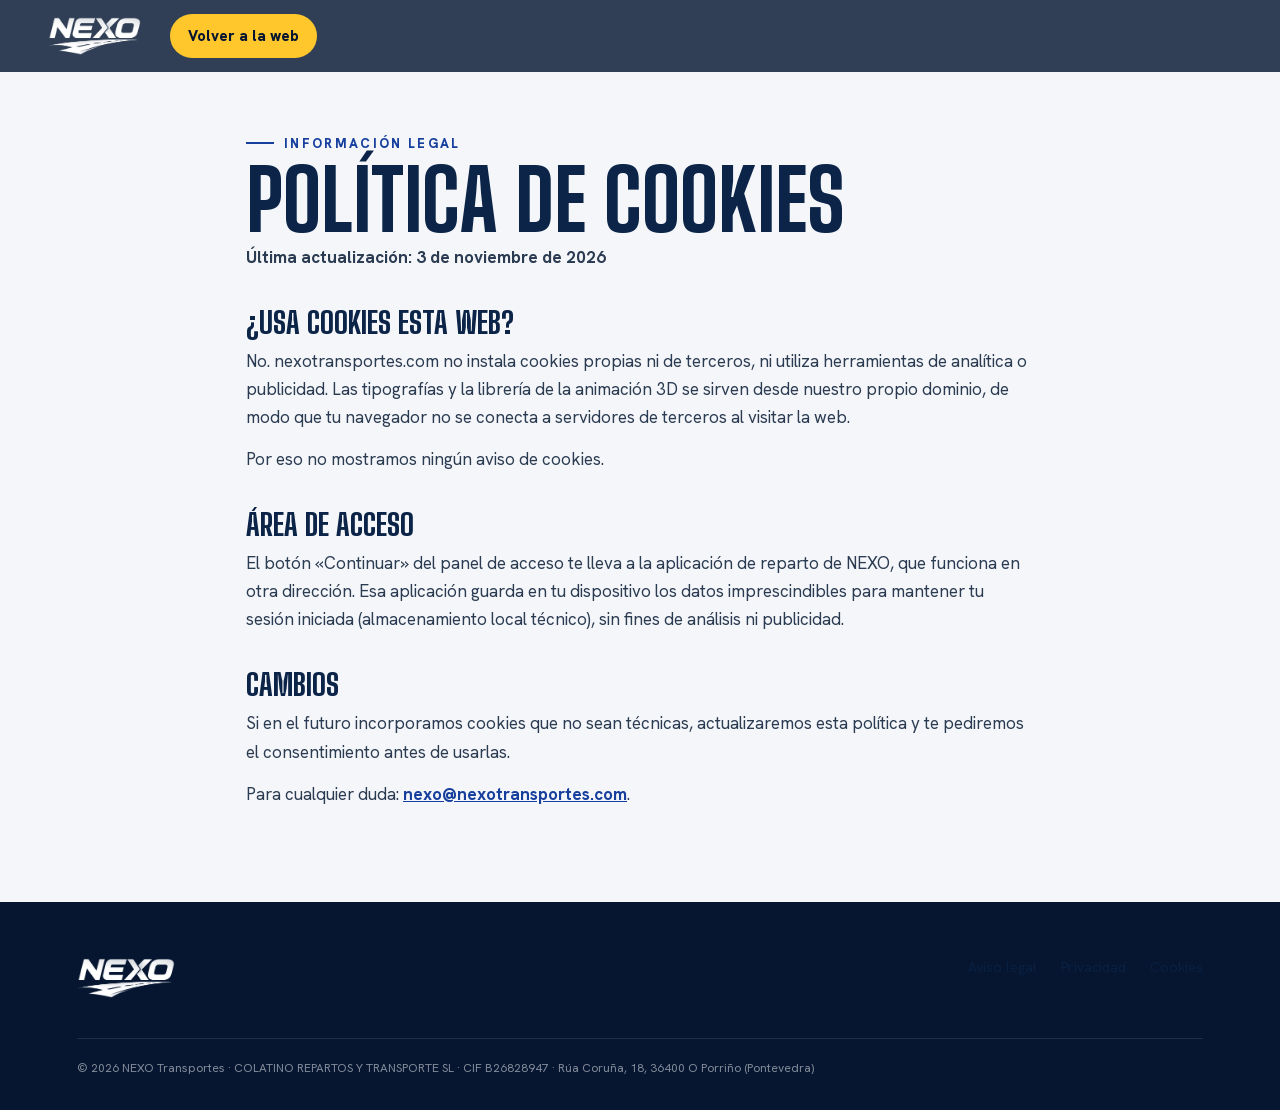
==== cookies.html @ fd73a860 "Web NEXO Transportes: primera versión Portada con furgoneta 3D y escenas de la ría, servicios, tecno" ====
<!DOCTYPE html>
<html lang="es">
<head>
<meta charset="UTF-8">
<meta name="viewport" content="width=device-width, initial-scale=1">
<title>Política de cookies · NEXO Transportes</title>
<meta name="robots" content="noindex, follow">
<link rel="icon" href="img/nexo-icon-192.png">
<link rel="stylesheet" href="fuentes/fuentes.css">
<link rel="stylesheet" href="site.css">
</head>
<body class="pag-legal">
<header class="cab con-fondo">
  <a class="cab-logo" href="index.html" aria-label="NEXO Transportes, inicio"><img src="img/logo-nexo-blanco.png" alt="NEXO" width="480" height="194"></a>
  <a class="btn-area" href="index.html">Volver a la web</a>
</header>
<main class="legal">
  <span class="etiqueta">Información legal</span>
  <h1>Política de cookies</h1>
  <p class="legal-fecha">Última actualización: 3 de noviembre de 2026</p>
  <h2>¿Usa cookies esta web?</h2>
  <p>No. nexotransportes.com no instala cookies propias ni de terceros, ni utiliza herramientas de analítica o publicidad. Las tipografías y la librería de la animación 3D se sirven desde nuestro propio dominio, de modo que tu navegador no se conecta a servidores de terceros al visitar la web.</p>
  <p>Por eso no mostramos ningún aviso de cookies.</p>
  <h2>Área de acceso</h2>
  <p>El botón «Continuar» del panel de acceso te lleva a la aplicación de reparto de NEXO, que funciona en otra dirección. Esa aplicación guarda en tu dispositivo los datos imprescindibles para mantener tu sesión iniciada (almacenamiento local técnico), sin fines de análisis ni publicidad.</p>
  <h2>Cambios</h2>
  <p>Si en el futuro incorporamos cookies que no sean técnicas, actualizaremos esta política y te pediremos el consentimiento antes de usarlas.</p>
  <p>Para cualquier duda: <a href="mailto:nexo@nexotransportes.com">nexo@nexotransportes.com</a>.</p>
</main>
<footer class="pie">
  <div class="pie-grid">
    <img src="img/logo-nexo-blanco.png" alt="NEXO Transportes" width="480" height="194">
    <ul><li><a href="aviso-legal.html">Aviso legal</a></li><li><a href="privacidad.html">Privacidad</a></li><li><a href="cookies.html">Cookies</a></li></ul>
  </div>
  <div class="pie-legal">© 2026 NEXO Transportes · COLATINO REPARTOS Y TRANSPORTE SL · CIF B26828947 · Rúa Coruña, 18, 36400 O Porriño (Pontevedra)</div>
</footer>
</body>
</html>
---- fuentes/fuentes.css ----
/* Tipografías NEXO servidas desde el propio dominio (sin Google Fonts). Licencia SIL OFL. */
/* latin-ext */
@font-face {
  font-family: 'Big Shoulders Display';
  font-style: normal;
  font-weight: 600;
  font-display: swap;
  src: url(BigShouldersDisplay-latin-ext-0.woff2) format('woff2');
  unicode-range: U+0100-02BA, U+02BD-02C5, U+02C7-02CC, U+02CE-02D7, U+02DD-02FF, U+0304, U+0308, U+0329, U+1D00-1DBF, U+1E00-1E9F, U+1EF2-1EFF, U+2020, U+20A0-20AB, U+20AD-20C4, U+2113, U+2C60-2C7F, U+A720-A7FF;
}
/* latin */
@font-face {
  font-family: 'Big Shoulders Display';
  font-style: normal;
  font-weight: 600;
  font-display: swap;
  src: url(BigShouldersDisplay-latin-1.woff2) format('woff2');
  unicode-range: U+0000-00FF, U+0131, U+0152-0153, U+02BB-02BC, U+02C6, U+02DA, U+02DC, U+0304, U+0308, U+0329, U+2000-206F, U+20AC, U+2122, U+2191, U+2193, U+2212, U+2215, U+FEFF, U+FFFD;
}
/* latin-ext */
@font-face {
  font-family: 'Big Shoulders Display';
  font-style: normal;
  font-weight: 700;
  font-display: swap;
  src: url(BigShouldersDisplay-latin-ext-0.woff2) format('woff2');
  unicode-range: U+0100-02BA, U+02BD-02C5, U+02C7-02CC, U+02CE-02D7, U+02DD-02FF, U+0304, U+0308, U+0329, U+1D00-1DBF, U+1E00-1E9F, U+1EF2-1EFF, U+2020, U+20A0-20AB, U+20AD-20C4, U+2113, U+2C60-2C7F, U+A720-A7FF;
}
/* latin */
@font-face {
  font-family: 'Big Shoulders Display';
  font-style: normal;
  font-weight: 700;
  font-display: swap;
  src: url(BigShouldersDisplay-latin-1.woff2) format('woff2');
  unicode-range: U+0000-00FF, U+0131, U+0152-0153, U+02BB-02BC, U+02C6, U+02DA, U+02DC, U+0304, U+0308, U+0329, U+2000-206F, U+20AC, U+2122, U+2191, U+2193, U+2212, U+2215, U+FEFF, U+FFFD;
}
/* latin-ext */
@font-face {
  font-family: 'Big Shoulders Display';
  font-style: normal;
  font-weight: 800;
  font-display: swap;
  src: url(BigShouldersDisplay-latin-ext-0.woff2) format('woff2');
  unicode-range: U+0100-02BA, U+02BD-02C5, U+02C7-02CC, U+02CE-02D7, U+02DD-02FF, U+0304, U+0308, U+0329, U+1D00-1DBF, U+1E00-1E9F, U+1EF2-1EFF, U+2020, U+20A0-20AB, U+20AD-20C4, U+2113, U+2C60-2C7F, U+A720-A7FF;
}
/* latin */
@font-face {
  font-family: 'Big Shoulders Display';
  font-style: normal;
  font-weight: 800;
  font-display: swap;
  src: url(BigShouldersDisplay-latin-1.woff2) format('woff2');
  unicode-range: U+0000-00FF, U+0131, U+0152-0153, U+02BB-02BC, U+02C6, U+02DA, U+02DC, U+0304, U+0308, U+0329, U+2000-206F, U+20AC, U+2122, U+2191, U+2193, U+2212, U+2215, U+FEFF, U+FFFD;
}
/* latin-ext */
@font-face {
  font-family: 'Hanken Grotesk';
  font-style: normal;
  font-weight: 400;
  font-display: swap;
  src: url(HankenGrotesk-latin-ext-2.woff2) format('woff2');
  unicode-range: U+0100-02BA, U+02BD-02C5, U+02C7-02CC, U+02CE-02D7, U+02DD-02FF, U+0304, U+0308, U+0329, U+1D00-1DBF, U+1E00-1E9F, U+1EF2-1EFF, U+2020, U+20A0-20AB, U+20AD-20C4, U+2113, U+2C60-2C7F, U+A720-A7FF;
}
/* latin */
@font-face {
  font-family: 'Hanken Grotesk';
  font-style: normal;
  font-weight: 400;
  font-display: swap;
  src: url(HankenGrotesk-latin-3.woff2) format('woff2');
  unicode-range: U+0000-00FF, U+0131, U+0152-0153, U+02BB-02BC, U+02C6, U+02DA, U+02DC, U+0304, U+0308, U+0329, U+2000-206F, U+20AC, U+2122, U+2191, U+2193, U+2212, U+2215, U+FEFF, U+FFFD;
}
/* latin-ext */
@font-face {
  font-family: 'Hanken Grotesk';
  font-style: normal;
  font-weight: 500;
  font-display: swap;
  src: url(HankenGrotesk-latin-ext-2.woff2) format('woff2');
  unicode-range: U+0100-02BA, U+02BD-02C5, U+02C7-02CC, U+02CE-02D7, U+02DD-02FF, U+0304, U+0308, U+0329, U+1D00-1DBF, U+1E00-1E9F, U+1EF2-1EFF, U+2020, U+20A0-20AB, U+20AD-20C4, U+2113, U+2C60-2C7F, U+A720-A7FF;
}
/* latin */
@font-face {
  font-family: 'Hanken Grotesk';
  font-style: normal;
  font-weight: 500;
  font-display: swap;
  src: url(HankenGrotesk-latin-3.woff2) format('woff2');
  unicode-range: U+0000-00FF, U+0131, U+0152-0153, U+02BB-02BC, U+02C6, U+02DA, U+02DC, U+0304, U+0308, U+0329, U+2000-206F, U+20AC, U+2122, U+2191, U+2193, U+2212, U+2215, U+FEFF, U+FFFD;
}
/* latin-ext */
@font-face {
  font-family: 'Hanken Grotesk';
  font-style: normal;
  font-weight: 600;
  font-display: swap;
  src: url(HankenGrotesk-latin-ext-2.woff2) format('woff2');
  unicode-range: U+0100-02BA, U+02BD-02C5, U+02C7-02CC, U+02CE-02D7, U+02DD-02FF, U+0304, U+0308, U+0329, U+1D00-1DBF, U+1E00-1E9F, U+1EF2-1EFF, U+2020, U+20A0-20AB, U+20AD-20C4, U+2113, U+2C60-2C7F, U+A720-A7FF;
}
/* latin */
@font-face {
  font-family: 'Hanken Grotesk';
  font-style: normal;
  font-weight: 600;
  font-display: swap;
  src: url(HankenGrotesk-latin-3.woff2) format('woff2');
  unicode-range: U+0000-00FF, U+0131, U+0152-0153, U+02BB-02BC, U+02C6, U+02DA, U+02DC, U+0304, U+0308, U+0329, U+2000-206F, U+20AC, U+2122, U+2191, U+2193, U+2212, U+2215, U+FEFF, U+FFFD;
}
/* latin-ext */
@font-face {
  font-family: 'Hanken Grotesk';
  font-style: normal;
  font-weight: 700;
  font-display: swap;
  src: url(HankenGrotesk-latin-ext-2.woff2) format('woff2');
  unicode-range: U+0100-02BA, U+02BD-02C5, U+02C7-02CC, U+02CE-02D7, U+02DD-02FF, U+0304, U+0308, U+0329, U+1D00-1DBF, U+1E00-1E9F, U+1EF2-1EFF, U+2020, U+20A0-20AB, U+20AD-20C4, U+2113, U+2C60-2C7F, U+A720-A7FF;
}
/* latin */
@font-face {
  font-family: 'Hanken Grotesk';
  font-style: normal;
  font-weight: 700;
  font-display: swap;
  src: url(HankenGrotesk-latin-3.woff2) format('woff2');
  unicode-range: U+0000-00FF, U+0131, U+0152-0153, U+02BB-02BC, U+02C6, U+02DA, U+02DC, U+0304, U+0308, U+0329, U+2000-206F, U+20AC, U+2122, U+2191, U+2193, U+2212, U+2215, U+FEFF, U+FFFD;
}
/* latin-ext */
@font-face {
  font-family: 'Hanken Grotesk';
  font-style: normal;
  font-weight: 800;
  font-display: swap;
  src: url(HankenGrotesk-latin-ext-2.woff2) format('woff2');
  unicode-range: U+0100-02BA, U+02BD-02C5, U+02C7-02CC, U+02CE-02D7, U+02DD-02FF, U+0304, U+0308, U+0329, U+1D00-1DBF, U+1E00-1E9F, U+1EF2-1EFF, U+2020, U+20A0-20AB, U+20AD-20C4, U+2113, U+2C60-2C7F, U+A720-A7FF;
}
/* latin */
@font-face {
  font-family: 'Hanken Grotesk';
  font-style: normal;
  font-weight: 800;
  font-display: swap;
  src: url(HankenGrotesk-latin-3.woff2) format('woff2');
  unicode-range: U+0000-00FF, U+0131, U+0152-0153, U+02BB-02BC, U+02C6, U+02DA, U+02DC, U+0304, U+0308, U+0329, U+2000-206F, U+20AC, U+2122, U+2191, U+2193, U+2212, U+2215, U+FEFF, U+FFFD;
}
---- site.css ----
/* =============================================================
   NEXO Transportes · web pública (lienzo, 03/11/2026)
   Tipografías y azules de la app NEXO (nexo-tema.css) + amarillo
   de acento y grises. Todo el movimiento se apaga con
   prefers-reduced-motion.
   ============================================================= */
:root {
  --azul-noche:#061631; --azul:#0B2447; --azul-vivo:#17409E; --azul-cielo:#3D7BFF;
  --amarillo:#FFC72C;   --amarillo-claro:#FFE08A;
  --gris-0:#F4F6F9; --gris-1:#E8EDF3; --gris-2:#CBD5E2; --gris-3:#8A98AD; --gris-4:#4F6078;
  --blanco:#FFFFFF;
  --display:'Big Shoulders Display','Arial Narrow',sans-serif;
  --texto:'Hanken Grotesk',system-ui,-apple-system,'Segoe UI',sans-serif;
  --r:20px; --r-s:12px;
  --cab:72px;
}
*,*::before,*::after { box-sizing:border-box; }
html { scroll-behavior:smooth; -webkit-text-size-adjust:100%; }
body { margin:0; background:var(--azul-noche); color:var(--blanco); font-family:var(--texto); -webkit-font-smoothing:antialiased; overflow-x:hidden; }
img { display:block; max-width:100%; }
a { color:inherit; }
:focus-visible { outline:3px solid var(--amarillo); outline-offset:3px; border-radius:6px; }

/* ---------- Cabecera ---------- */
.cab { position:fixed; inset:0 0 auto 0; z-index:60; height:var(--cab); display:flex; align-items:center; gap:28px;
  padding:0 clamp(16px,4vw,48px); transition:background .3s, box-shadow .3s; }
.cab.con-fondo { background:rgba(6,22,49,.82); backdrop-filter:blur(14px); -webkit-backdrop-filter:blur(14px); box-shadow:0 1px 0 rgba(255,255,255,.08); }
.cab-logo img { height:38px; width:auto; }
.cab nav { display:flex; gap:26px; margin-left:auto; }
.cab nav a { font-weight:700; font-size:15px; text-decoration:none; opacity:.82; transition:opacity .2s; }
.cab nav a:hover { opacity:1; }
.btn-area { display:inline-flex; align-items:center; gap:8px; min-height:44px; padding:0 18px; border-radius:99px; border:0; cursor:pointer;
  background:var(--amarillo); color:var(--azul-noche); font:800 15px var(--texto); text-decoration:none; }
.btn-area svg { width:18px; height:18px; }
@media (max-width:900px) {
  .cab nav { display:none; }
  .btn-area { margin-left:auto; padding:0 14px; }
}

/* ---------- Escenario de scroll (la furgoneta 3D viaja) ---------- */
.viaje { position:relative; height:560vh; }
.escenario { position:sticky; top:0; height:100vh; height:100svh; overflow:hidden; }
.fondos, .fondos figure { position:absolute; inset:0; margin:0; }
.fondos figure { opacity:0; transition:opacity 1.1s ease; }
.fondos figure.activa { opacity:1; }
.fondos img { width:100%; height:100%; object-fit:cover; transform:scale(1.12); transition:transform 7s ease-out; }
.fondos figure.activa img { transform:scale(1.02); }
.fondos::after { content:''; position:absolute; inset:0;
  background:
    linear-gradient(90deg, rgba(6,22,49,.92) 0%, rgba(6,22,49,.55) 42%, rgba(6,22,49,.15) 70%, rgba(6,22,49,.55) 100%),
    linear-gradient(0deg, rgba(6,22,49,.95) 0%, rgba(6,22,49,0) 38%),
    linear-gradient(180deg, rgba(6,22,49,.7) 0%, rgba(6,22,49,0) 22%); }
#lienzo3d { position:absolute; inset:0; width:100%; height:100%; z-index:2; }

.titulos { position:absolute; z-index:3; left:clamp(16px,6vw,96px); top:calc(var(--cab) + 7vh); width:min(46vw,640px); }
.escena-txt { position:absolute; inset:0 auto auto 0; width:100%; pointer-events:none; }
.escena-txt.activa { pointer-events:auto; }
.etiqueta { display:inline-flex; align-items:center; gap:10px; font:800 13px var(--texto); letter-spacing:.18em; text-transform:uppercase; color:var(--amarillo); }
.etiqueta::before { content:''; width:28px; height:2px; background:currentColor; }
.titular { margin:14px 0 0; font-family:var(--display); font-weight:800; text-transform:uppercase; line-height:.86; letter-spacing:-.005em;
  font-size:clamp(56px,8.4vw,132px); }
.titular .l { display:inline-block; overflow:hidden; vertical-align:top; padding:.14em 0 .04em; margin-top:-.14em; }
.titular .l > span { display:inline-block; transform:translateY(140%); transition:transform .8s cubic-bezier(.2,.8,.1,1); }
.escena-txt:not(.activa) .titular { opacity:0; transition:opacity .25s; }
.escena-txt.activa .titular .l > span { transform:none; }
.titular em { font-style:normal; color:var(--amarillo); }
.bajada { margin:22px 0 0; max-width:30em; font-size:clamp(16px,1.35vw,19px); line-height:1.5; color:rgba(255,255,255,.86);
  opacity:0; transform:translateY(14px); transition:opacity .6s .35s, transform .6s .35s; }
.escena-txt.activa .bajada, .escena-txt.activa .ctas { opacity:1; transform:none; }
.escena-txt .etiqueta { opacity:0; transition:opacity .5s .1s; }
.escena-txt.activa .etiqueta { opacity:1; }
.ctas { display:flex; flex-wrap:wrap; gap:12px; margin-top:28px; opacity:0; transform:translateY(14px); transition:opacity .6s .5s, transform .6s .5s; }
.btn { display:inline-flex; align-items:center; justify-content:center; gap:10px; min-height:54px; padding:0 24px; border-radius:var(--r-s);
  font:800 16px var(--texto); text-decoration:none; border:0; cursor:pointer; transition:transform .15s, background .2s; }
.btn:active { transform:scale(.97); }
.btn-amarillo { background:var(--amarillo); color:var(--azul-noche); }
.btn-amarillo:hover { background:var(--amarillo-claro); }
.btn-linea { background:rgba(255,255,255,.08); color:var(--blanco); box-shadow:inset 0 0 0 1.5px rgba(255,255,255,.4); }
.btn-linea:hover { background:rgba(255,255,255,.16); }

/* Raíl de escenas */
.rail { position:absolute; z-index:4; left:clamp(16px,6vw,96px); bottom:32px; display:flex; align-items:center; gap:18px; font:700 13px var(--texto); }
.rail-num { font:800 28px var(--display); color:var(--amarillo); min-width:2.2ch; }
.rail ol { display:flex; gap:6px; margin:0; padding:0; list-style:none; }
.rail li { width:36px; height:4px; border-radius:2px; background:rgba(255,255,255,.22); overflow:hidden; }
.rail li i { display:block; height:100%; width:0; background:var(--amarillo); }
.rail-nombre { opacity:.8; letter-spacing:.06em; text-transform:uppercase; }
.pista-scroll { position:absolute; z-index:4; right:clamp(16px,4vw,48px); bottom:32px; font:700 12px var(--texto); letter-spacing:.2em; text-transform:uppercase; opacity:.7;
  display:flex; align-items:center; gap:10px; }
.pista-scroll span { width:1.5px; height:38px; background:linear-gradient(var(--amarillo),transparent); animation:pista 1.8s infinite; }
@keyframes pista { 0%{transform:scaleY(0);transform-origin:top} 50%{transform:scaleY(1);transform-origin:top} 51%{transform-origin:bottom} 100%{transform:scaleY(0);transform-origin:bottom} }

/* ---------- Panel de acceso NEXO (mismo diseño que login.html de la app) ---------- */
.acceso { position:absolute; z-index:5; right:clamp(16px,5vw,80px); top:calc(var(--cab) + 7vh); width:360px;
  background:#FBFCFA; color:#0B2447; border-radius:var(--r); padding:0 0 18px; overflow:hidden;
  box-shadow:0 30px 80px -20px rgba(0,0,0,.55); transition:opacity .5s, transform .5s; }
.acceso.fuera { opacity:0; transform:translateY(-20px) scale(.97); pointer-events:none; }
.acceso-logo { background:#FEFEFE; box-shadow:0 1px 0 #CBD5E2; padding:18px 16px 12px; display:flex; flex-direction:column; align-items:center; gap:4px; }
.acceso-logo img { height:52px; width:auto; }
.acceso-logo span { font-size:12px; font-weight:700; color:#4F6078; }
.acceso form { padding:16px 16px 0; display:flex; flex-direction:column; gap:14px; }
.acceso h2 { margin:0; font-family:var(--display); font-weight:800; font-size:32px; line-height:1; }
.acceso label { font-size:12px; font-weight:700; color:#4F6078; }
.acceso .campo { display:flex; flex-direction:column; gap:4px; }
.acceso input { width:100%; height:52px; border:1.5px solid #CBD5E2; border-radius:12px; background:#EEF2F7; color:#0B2447;
  font:700 17px var(--texto); padding:0 14px; outline:none; }
.acceso input:focus { border-color:#0B2447; background:#FBFCFA; }
.acceso input::placeholder { color:#7A879A; font-weight:600; }
.acceso button { width:100%; min-height:54px; border:0; border-radius:16px; background:#0B2447; color:#F3F7FC; cursor:pointer;
  font:800 17px var(--texto); display:flex; align-items:center; justify-content:center; gap:8px; }
.acceso .pista { margin:0; font-size:13px; line-height:1.4; color:#4F6078; text-align:center; }
.acceso-cerrar { display:none; }

/* Modal del acceso (botón «Área cliente» cuando el panel ya no está a la vista) */
.modal { position:fixed; inset:0; z-index:80; display:grid; place-items:center; padding:16px; background:rgba(6,22,49,.7); backdrop-filter:blur(6px); }
.modal[hidden] { display:none; }
.modal .acceso { position:relative; inset:auto; opacity:1; transform:none; pointer-events:auto; }
.modal .acceso-cerrar { display:grid; place-items:center; position:absolute; top:8px; right:8px; width:44px; height:44px; border:0; border-radius:12px;
  background:transparent; color:#4F6078; cursor:pointer; font-size:26px; }

/* ---------- Secciones claras ---------- */
.seccion { position:relative; padding:clamp(72px,10vw,140px) clamp(16px,6vw,96px); }
.clara { background:var(--gris-0); color:var(--azul); }
.cabeza { display:grid; grid-template-columns:minmax(0,1fr) minmax(0,1fr); gap:40px; align-items:end; margin-bottom:56px; }
.cabeza h2 { margin:12px 0 0; font-family:var(--display); font-weight:800; text-transform:uppercase; line-height:.9; font-size:clamp(44px,5.6vw,88px); }
.cabeza h2 em { font-style:normal; color:var(--azul-vivo); }
.cabeza p { margin:0; font-size:18px; line-height:1.55; color:var(--gris-4); max-width:34em; }
.clara .etiqueta { color:var(--azul-vivo); }

.servicios { display:grid; grid-template-columns:repeat(3,minmax(0,1fr)); gap:18px; }
.serv { position:relative; background:var(--blanco); border-radius:var(--r); padding:28px; min-height:360px; display:flex; flex-direction:column; gap:14px;
  box-shadow:0 1px 0 var(--gris-2); overflow:hidden; transition:transform .35s cubic-bezier(.2,.8,.2,1), box-shadow .35s; }
.serv:hover { box-shadow:0 30px 60px -30px rgba(11,36,71,.45); }
.serv-n { font:800 15px var(--display); color:var(--gris-3); letter-spacing:.1em; }
.serv-ico { width:64px; height:64px; border-radius:18px; display:grid; place-items:center; background:var(--azul); color:var(--amarillo); }
.serv-ico svg { width:34px; height:34px; }
.serv h3 { margin:auto 0 0; font-family:var(--display); font-weight:800; font-size:36px; line-height:.95; text-transform:uppercase; }
.serv p { margin:0; font-size:16px; line-height:1.5; color:var(--gris-4); }
.serv.destacado { background:var(--azul); color:var(--blanco); }
.serv.destacado p { color:rgba(255,255,255,.75); }
.serv.destacado .serv-ico { background:var(--amarillo); color:var(--azul); }
.chips { display:flex; flex-wrap:wrap; gap:6px; }
.chip { font:800 12px var(--texto); padding:5px 10px; border-radius:99px; background:var(--gris-1); color:var(--azul); }
.destacado .chip { background:rgba(255,255,255,.12); color:var(--blanco); }

/* ---------- Tecnología NEXO ---------- */
.tec { background:var(--azul); overflow:hidden; }
.tec-grid { display:grid; grid-template-columns:minmax(0,1.05fr) minmax(0,1fr); gap:clamp(32px,6vw,96px); align-items:center; }
.tec h2 { margin:12px 0 18px; font-family:var(--display); font-weight:800; text-transform:uppercase; line-height:.9; font-size:clamp(44px,5.6vw,88px); }
.tec h2 em { font-style:normal; color:var(--amarillo); }
.tec-intro { font-size:18px; line-height:1.55; color:rgba(255,255,255,.78); max-width:32em; margin:0; }
.pasos { list-style:none; margin:32px 0 0; padding:0; display:flex; flex-direction:column; }
.pasos li { display:grid; grid-template-columns:56px 1fr; gap:16px; padding:18px 0; border-top:1px solid rgba(255,255,255,.12); }
.pasos b { font:800 30px var(--display); color:var(--amarillo); }
.pasos strong { display:block; font-size:18px; margin-bottom:4px; }
.pasos span { color:rgba(255,255,255,.7); line-height:1.45; }
.movil { position:relative; justify-self:center; width:300px; aspect-ratio:9/18.5; border-radius:44px; background:#0a1426; padding:12px;
  box-shadow:0 0 0 2px rgba(255,255,255,.12), 0 60px 120px -30px rgba(0,0,0,.7); transform:perspective(1200px) rotateY(-16deg) rotateX(6deg); transition:transform .2s; }
.movil-pantalla { height:100%; border-radius:34px; background:#E8EDF3; color:#0B2447; overflow:hidden; display:flex; flex-direction:column; }
.m-cab { height:54px; background:#FEFEFE; box-shadow:0 1px 0 #CBD5E2; display:flex; align-items:center; padding:0 14px; gap:8px; }
.m-cab img { height:22px; }
.m-cab span { margin-left:auto; font:800 10px var(--texto); background:#E1E7EF; padding:3px 7px; border-radius:6px; }
.m-cuerpo { padding:12px; display:flex; flex-direction:column; gap:10px; }
.m-tit { font:800 26px/1 var(--display); }
.m-ticket { background:#FBFCFA; border-radius:16px; padding:12px; display:flex; flex-direction:column; gap:8px; font-size:12px; }
.m-ticket .fila { display:flex; justify-content:space-between; align-items:center; font-weight:700; }
.m-ticket .cli { font:800 18px/1 var(--display); }
.m-est { font:800 10px var(--texto); padding:3px 8px; border-radius:99px; }
.m-est.ok { background:#D7F2E1; color:#14532D; } .m-est.ruta { background:#FFF1CC; color:#7A4A05; }
.m-frio { display:grid; grid-template-columns:repeat(3,1fr); gap:6px; }
.m-frio div { background:#EEF2F7; border-radius:10px; padding:6px; text-align:center; font-weight:700; color:#4F6078; font-size:10px; }
.m-frio b { display:block; font:800 20px/1 var(--display); color:#0B2447; }
.m-foto { height:70px; border-radius:10px; background:linear-gradient(135deg,#17409E,#0B2447); display:grid; place-items:center; color:#FFC72C; font:800 11px var(--texto); letter-spacing:.1em; }
.m-btn { background:#15803D; color:#fff; border-radius:12px; text-align:center; padding:12px; font:800 13px var(--texto); }

/* ---------- Cobertura (mapa Vigo ↔ O Porriño) ---------- */
.cobertura-grid { display:grid; grid-template-columns:minmax(0,1fr) minmax(0,1.25fr); gap:clamp(32px,5vw,80px); align-items:center; }
.mapa { position:relative; background:var(--azul-noche); border-radius:28px; overflow:hidden; aspect-ratio:400/420; }
.mapa svg { width:100%; height:100%; display:block; }
.ruta { stroke-dasharray:10 12; animation:ruta 1.6s linear infinite; }
@keyframes ruta { to { stroke-dashoffset:-44; } }
.pulso { transform-origin:center; transform-box:fill-box; animation:pulso 2.2s ease-out infinite; }
@keyframes pulso { from { transform:scale(.6); opacity:.9; } to { transform:scale(2.6); opacity:0; } }
.zonas { display:flex; flex-direction:column; gap:12px; margin-top:28px; }
.zona { display:flex; align-items:center; gap:16px; background:var(--blanco); border-radius:16px; padding:18px 20px; box-shadow:0 1px 0 var(--gris-2); }
.zona b { font:800 34px/1 var(--display); text-transform:uppercase; }
.zona span { margin-left:auto; font-size:14px; font-weight:700; color:var(--gris-4); text-align:right; }
.zona i { width:14px; height:14px; border-radius:50%; background:var(--amarillo); box-shadow:0 0 0 5px rgba(255,199,44,.25); flex:none; }
.zona.otra { background:var(--azul); color:var(--blanco); }
.zona.otra span { color:rgba(255,255,255,.75); }
.zona.otra i { background:var(--blanco); box-shadow:0 0 0 5px rgba(255,255,255,.2); }

/* ---------- Clientes ---------- */
.clientes { background:var(--amarillo); color:var(--azul-noche); padding:28px 0 22px; overflow:hidden; }
.cinta { display:flex; gap:56px; width:max-content; animation:cinta 28s linear infinite; }
.cinta span { font:800 clamp(40px,6vw,84px)/1 var(--display); text-transform:uppercase; white-space:nowrap; display:flex; align-items:center; gap:56px; }
.cinta span::after { content:''; width:18px; height:18px; background:var(--azul-noche); transform:rotate(45deg); }
.cinta .suave { -webkit-text-stroke:2px var(--azul-noche); color:transparent; }
@keyframes cinta { to { transform:translateX(-50%); } }
.clientes-nota { text-align:center; font:800 13px var(--texto); letter-spacing:.18em; text-transform:uppercase; margin:22px 16px 14px; }
.logos { list-style:none; margin:0 auto; padding:0 16px; display:flex; justify-content:center; flex-wrap:wrap; gap:14px; }
.logos li { background:var(--blanco); border-radius:18px; width:200px; height:104px; display:flex; flex-direction:column; align-items:center; justify-content:center; gap:8px;
  box-shadow:0 10px 30px -18px rgba(6,22,49,.6); transition:transform .3s cubic-bezier(.2,.8,.2,1); }
.logos li:hover { transform:translateY(-4px); }
.logos img { height:44px; width:auto; max-width:150px; }
.logos span { font:800 11px var(--texto); letter-spacing:.12em; text-transform:uppercase; color:var(--gris-4); }
@media (max-width:900px) { .logos li { width:calc(33.3% - 10px); min-width:100px; height:88px; } .logos img { height:34px; max-width:80px; } }

/* ---------- Equipo / cierre ---------- */
.equipo { position:relative; min-height:88vh; display:flex; align-items:flex-end; overflow:hidden; }
.equipo > img { position:absolute; inset:0; width:100%; height:100%; object-fit:cover; }
.equipo::before { content:''; position:absolute; inset:0; background:linear-gradient(0deg, rgba(6,22,49,.96) 8%, rgba(6,22,49,.35) 60%, rgba(6,22,49,.2)); z-index:1; }
.equipo .dentro { position:relative; z-index:2; max-width:900px; }
.equipo h2 { margin:12px 0 18px; font-family:var(--display); font-weight:800; text-transform:uppercase; line-height:.86; font-size:clamp(56px,8vw,128px); }
.equipo h2 em { font-style:normal; color:var(--amarillo); }
.equipo p { font-size:19px; line-height:1.55; color:rgba(255,255,255,.85); max-width:36em; }
.valida { display:inline-block; font:800 11px var(--texto); letter-spacing:.06em; text-transform:uppercase; background:rgba(255,199,44,.18); color:var(--amarillo);
  border:1px dashed rgba(255,199,44,.6); padding:3px 8px; border-radius:6px; vertical-align:middle; }
.clara .valida { background:#FFF1CC; color:#7A4A05; border-color:#B45309; }

/* ---------- Contacto ---------- */
.contacto-grid { display:grid; grid-template-columns:minmax(0,1fr) minmax(0,1.1fr); gap:clamp(32px,6vw,96px); }
.form { background:var(--blanco); border-radius:28px; padding:clamp(20px,3vw,36px); display:grid; grid-template-columns:1fr 1fr; gap:14px; box-shadow:0 1px 0 var(--gris-2); }
.form .campo { display:flex; flex-direction:column; gap:6px; }
.form .ancho { grid-column:1/-1; }
.form label { font-size:13px; font-weight:700; color:var(--gris-4); }
.form input, .form textarea, .form select { width:100%; min-height:52px; border:1.5px solid var(--gris-2); border-radius:12px; background:#EEF2F7; color:var(--azul);
  font:600 16px var(--texto); padding:12px 14px; outline:none; }
.form textarea { min-height:120px; resize:vertical; }
.form input:focus, .form textarea:focus, .form select:focus { border-color:var(--azul); background:var(--blanco); }
.form .check { flex-direction:row; align-items:flex-start; gap:10px; font-size:14px; color:var(--gris-4); }
.form .check input { width:22px; min-height:22px; height:22px; margin:0; accent-color:var(--azul); flex:none; }
.form .btn { background:var(--azul); color:var(--blanco); }
.form .btn:hover { background:var(--azul-vivo); }
.form-aviso { grid-column:1/-1; margin:0; font-size:14px; font-weight:700; color:var(--gris-4); }
.form-aviso.ok { color:#15803D; } .form-aviso.error { color:#B42318; }
.form a { color:var(--azul-vivo); font-weight:700; }
.trampa { position:absolute; left:-9999px; width:1px; height:1px; overflow:hidden; }
.dato a { text-decoration:none; } .dato a:hover { text-decoration:underline; }
.pie-legal a { opacity:1; text-decoration:underline; }
.dato { display:flex; flex-direction:column; gap:4px; padding:18px 0; border-top:1px solid var(--gris-2); }
.dato small { font:800 12px var(--texto); letter-spacing:.14em; text-transform:uppercase; color:var(--gris-3); }
.dato b { font-size:20px; }

/* ---------- Pie ---------- */
.pie { background:var(--azul-noche); padding:56px clamp(16px,6vw,96px) 32px; }
.pie-grid { display:flex; flex-wrap:wrap; gap:32px; justify-content:space-between; align-items:flex-start; }
.pie img { height:40px; width:auto; }
.pie ul { list-style:none; margin:0; padding:0; display:flex; flex-wrap:wrap; gap:8px 24px; font-size:14px; }
.pie a { opacity:.75; text-decoration:none; } .pie a:hover { opacity:1; }
.pie-legal { margin-top:40px; padding-top:20px; border-top:1px solid rgba(255,255,255,.1); font-size:12px; color:rgba(255,255,255,.5); line-height:1.6; }

/* Aparición suave de bloques */
.sube { opacity:0; transform:translateY(40px); transition:opacity .8s, transform .8s cubic-bezier(.2,.8,.2,1); }
.sube.visto { opacity:1; transform:none; }

/* ---------- Móvil ---------- */
@media (max-width:900px) {
  .titulos { width:auto; right:16px; top:calc(var(--cab) + 3vh); }
  .titular { font-size:clamp(46px,14vw,72px); }
  .bajada { font-size:15px; margin-top:14px; }
  .ctas { margin-top:18px; } .ctas .btn { min-height:50px; padding:0 18px; font-size:15px; }
  .ctas .btn-linea { display:none; }
  .escenario .acceso { top:auto; bottom:76px; left:16px; right:16px; width:auto; padding-bottom:12px; }
  .escenario .acceso-logo { display:none; }
  .escenario .acceso form { flex-direction:row; flex-wrap:wrap; align-items:flex-end; gap:10px; padding-top:14px; }
  .escenario .acceso h2 { font-size:22px; width:100%; }
  .escenario .acceso .campo { flex:1 1 150px; }
  .escenario .acceso form > button { flex:0 0 auto; width:auto; padding:0 18px; min-height:52px; }
  .escenario .acceso .pista { width:100%; font-size:12px; }
  .modal .acceso { width:100%; max-width:380px; }
  .pista-scroll { display:none; }
  .rail { bottom:22px; } .rail li { width:22px; } .rail-nombre { display:none; }
  .cabeza, .tec-grid, .cobertura-grid, .contacto-grid { grid-template-columns:1fr; }
  .cabeza { gap:16px; margin-bottom:32px; }
  .servicios { grid-template-columns:1fr; }
  .serv { min-height:0; }
  .serv h3 { margin-top:12px; }
  .movil { width:260px; transform:none; }
  .form { grid-template-columns:1fr; }
  .equipo { min-height:80vh; }
}

@media (prefers-reduced-motion:reduce) {
  *, *::before, *::after { animation:none !important; transition:none !important; }
  .titular .l > span, .bajada, .ctas, .escena-txt .etiqueta, .sube { transform:none !important; opacity:1 !important; }
  html { scroll-behavior:auto; }
}

/* ---------- Páginas legales ---------- */
.pag-legal { background:var(--gris-0); color:var(--azul); }
.pag-legal .cab { position:sticky; }
.legal { max-width:820px; margin:0 auto; padding:56px 16px 80px; }
.legal h1 { margin:10px 0 6px; font-family:var(--display); font-weight:800; text-transform:uppercase; line-height:.9; font-size:clamp(48px,7vw,84px); }
.legal .etiqueta { color:var(--azul-vivo); }
.legal-fecha { margin:0 0 32px; font-size:14px; font-weight:700; color:var(--gris-4); }
.legal h2 { margin:36px 0 10px; font-family:var(--display); font-weight:800; font-size:30px; text-transform:uppercase; line-height:1; }
.legal p { font-size:17px; line-height:1.65; color:#2B3B52; margin:0 0 14px; }
.legal a { color:var(--azul-vivo); font-weight:700; }
.legal-datos { width:100%; border-collapse:collapse; background:var(--blanco); border-radius:16px; overflow:hidden; margin:12px 0 8px; box-shadow:0 1px 0 var(--gris-2); }
.legal-datos th, .legal-datos td { text-align:left; padding:14px 18px; border-bottom:1px solid var(--gris-1); font-size:16px; vertical-align:top; }
.legal-datos th { width:150px; font-size:12px; letter-spacing:.12em; text-transform:uppercase; color:var(--gris-4); }
@media (max-width:600px) { .legal-datos th { width:96px; padding:12px; } .legal-datos td { padding:12px; } }
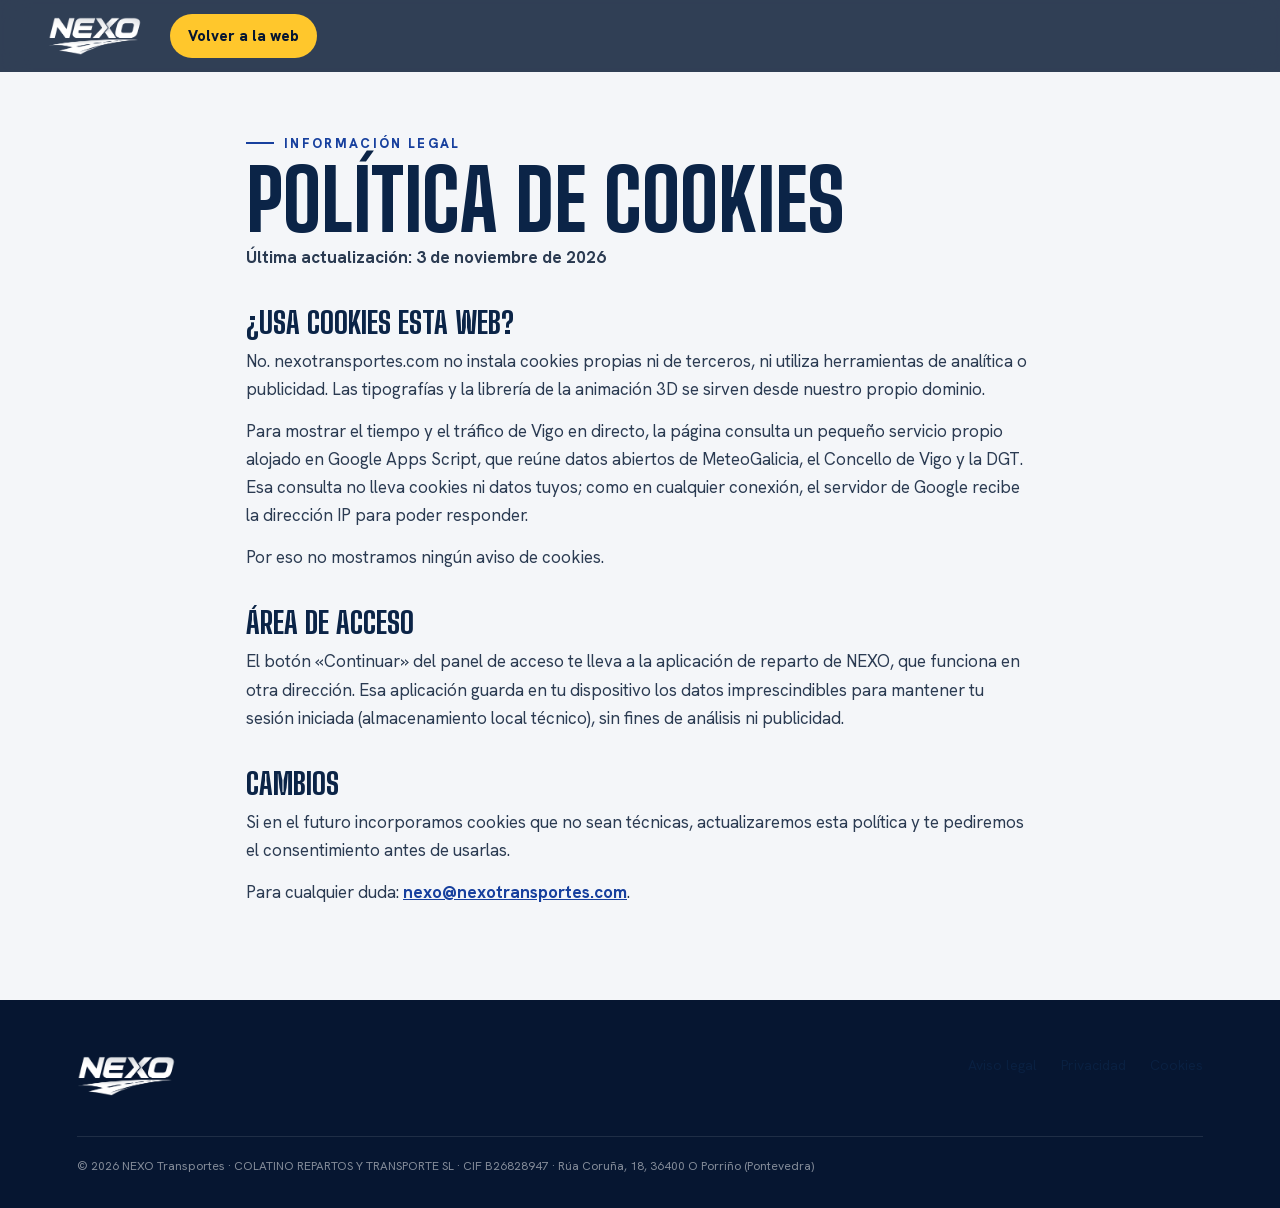
==== commit af9f73b4: "Vigo en directo: portada según hora y tiempo, tráfico e incidencias - Portada de día o de noche segú" ====
--- a/cookies.html
+++ b/cookies.html
@@ -19,7 +19,8 @@
   <h1>Política de cookies</h1>
   <p class="legal-fecha">Última actualización: 3 de noviembre de 2026</p>
   <h2>¿Usa cookies esta web?</h2>
-  <p>No. nexotransportes.com no instala cookies propias ni de terceros, ni utiliza herramientas de analítica o publicidad. Las tipografías y la librería de la animación 3D se sirven desde nuestro propio dominio, de modo que tu navegador no se conecta a servidores de terceros al visitar la web.</p>
+  <p>No. nexotransportes.com no instala cookies propias ni de terceros, ni utiliza herramientas de analítica o publicidad. Las tipografías y la librería de la animación 3D se sirven desde nuestro propio dominio.</p>
+  <p>Para mostrar el tiempo y el tráfico de Vigo en directo, la página consulta un pequeño servicio propio alojado en Google Apps Script, que reúne datos abiertos de MeteoGalicia, el Concello de Vigo y la DGT. Esa consulta no lleva cookies ni datos tuyos; como en cualquier conexión, el servidor de Google recibe la dirección IP para poder responder.</p>
   <p>Por eso no mostramos ningún aviso de cookies.</p>
   <h2>Área de acceso</h2>
   <p>El botón «Continuar» del panel de acceso te lleva a la aplicación de reparto de NEXO, que funciona en otra dirección. Esa aplicación guarda en tu dispositivo los datos imprescindibles para mantener tu sesión iniciada (almacenamiento local técnico), sin fines de análisis ni publicidad.</p>
--- a/site.css
+++ b/site.css
@@ -265,9 +265,13 @@
   .escenario .acceso-logo { display:none; }
   .escenario .acceso form { flex-direction:row; flex-wrap:wrap; align-items:flex-end; gap:10px; padding-top:14px; }
   .escenario .acceso h2 { font-size:22px; width:100%; }
-  .escenario .acceso .campo { flex:1 1 150px; }
+  .escenario .acceso .campo { flex:1 1 0; min-width:0; }
+  .solo-ancho { display:none; }
   .escenario .acceso form > button { flex:0 0 auto; width:auto; padding:0 18px; min-height:52px; }
-  .escenario .acceso .pista { width:100%; font-size:12px; }
+  .escenario .acceso .pista { display:none; }
+  .escenario .acceso form { flex-wrap:nowrap; padding-top:12px; }
+  .escenario .acceso h2 { display:none; }
+  .escenario .acceso label::before { content:'Acceso NEXO · '; color:#0B2447; font-weight:800; }
   .modal .acceso { width:100%; max-width:380px; }
   .pista-scroll { display:none; }
   .rail { bottom:22px; } .rail li { width:22px; } .rail-nombre { display:none; }
@@ -285,6 +289,90 @@
   *, *::before, *::after { animation:none !important; transition:none !important; }
   .titular .l > span, .bajada, .ctas, .escena-txt .etiqueta, .sube { transform:none !important; opacity:1 !important; }
   html { scroll-behavior:auto; }
+}
+
+/* ---------- Tiempo real en la portada ---------- */
+.ahora-chip { display:inline-flex; align-items:center; gap:8px; margin:0 0 0 14px; vertical-align:middle; padding:6px 14px 6px 8px; border-radius:99px;
+  background:rgba(255,255,255,.1); box-shadow:inset 0 0 0 1px rgba(255,255,255,.22); backdrop-filter:blur(8px); -webkit-backdrop-filter:blur(8px);
+  font:700 14px var(--texto); color:var(--blanco); text-decoration:none; }
+.ahora-chip[hidden] { display:none; }
+.ahora-chip svg { width:22px; height:22px; color:var(--amarillo); flex:none; }
+.ahora-chip b { font:800 18px/1 var(--display); }
+.escenario.cielo-gris .fondos figure:first-child img { filter:saturate(.45) brightness(.82) contrast(.95); }
+.clima { position:absolute; inset:0; z-index:1; pointer-events:none; opacity:0; transition:opacity 1.2s; }
+.escenario.e0.lluvia .clima, .escenario.e0.niebla .clima { opacity:1; }
+.escenario.lluvia .clima { background-image:
+    repeating-linear-gradient(104deg, transparent 0 18px, rgba(220,232,255,.22) 18px 19px, transparent 19px 46px),
+    repeating-linear-gradient(100deg, transparent 0 31px, rgba(220,232,255,.14) 31px 32px, transparent 32px 70px);
+  background-size:300px 300px, 420px 420px; animation:lluvia .55s linear infinite; }
+@keyframes lluvia { to { background-position:-60px 300px, -80px 420px; } }
+.escenario.niebla .clima { background:
+    radial-gradient(60% 30% at 20% 70%, rgba(230,236,244,.55), transparent 70%),
+    radial-gradient(50% 25% at 75% 60%, rgba(230,236,244,.45), transparent 70%),
+    linear-gradient(0deg, rgba(220,228,238,.35), transparent 60%);
+  background-size:200% 100%; animation:niebla 18s ease-in-out infinite alternate; }
+@keyframes niebla { to { background-position:-40% 0; } }
+
+/* ---------- Vigo en directo ---------- */
+.directo { background:var(--azul-noche); }
+.directo .cabeza h2 em { color:var(--amarillo); font-style:normal; }
+.directo .cabeza h2 { margin:12px 0 0; font-family:var(--display); font-weight:800; text-transform:uppercase; line-height:.9; font-size:clamp(44px,5.6vw,88px); }
+.directo .cabeza p { color:rgba(255,255,255,.75); }
+.punto-vivo { width:9px; height:9px; border-radius:50%; background:#E5484D; display:inline-block; animation:latido 1.6s ease-in-out infinite; }
+.directo .etiqueta::before { display:none; }
+@keyframes latido { 50% { opacity:.25; } }
+.directo-grid { display:grid; grid-template-columns:minmax(0,1.5fr) minmax(0,1fr); gap:18px; align-items:stretch; }
+.mapa-vigo { margin:0; background:#0A1F42; border-radius:28px; padding:18px; display:flex; flex-direction:column; gap:12px; min-height:420px; }
+.mapa-vigo svg { width:100%; flex:1; min-height:340px; display:block; }
+.mapa-vigo figcaption { display:flex; flex-wrap:wrap; gap:10px 18px; align-items:center; justify-content:space-between; font-size:13px; font-weight:700; color:rgba(255,255,255,.7); }
+.leyenda { list-style:none; margin:0; padding:0; display:flex; flex-wrap:wrap; gap:6px 14px; }
+.leyenda li { display:flex; align-items:center; gap:6px; }
+.leyenda i { width:18px; height:4px; border-radius:2px; }
+.tramo { fill:none; stroke-linecap:round; stroke-linejoin:round; }
+.tramo-flujo { fill:none; stroke-linecap:round; stroke:rgba(255,255,255,.85); stroke-width:1.2; stroke-dasharray:2 14; animation:flujo linear infinite; }
+@keyframes flujo { to { stroke-dashoffset:-32; } }
+.tramo-lento { animation:pulsoTramo 1.8s ease-in-out infinite; }
+@keyframes pulsoTramo { 50% { stroke-opacity:.45; } }
+.directo-col { display:flex; flex-direction:column; gap:18px; }
+.tarjeta-d { background:#0E2C5A; border-radius:24px; padding:22px; }
+.tarjeta-d h3 { margin:0 0 14px; font:800 13px var(--texto); letter-spacing:.16em; text-transform:uppercase; color:var(--amarillo); }
+.cifra { display:flex; align-items:flex-end; gap:14px; margin:0 0 16px; }
+.cifra b { font:800 64px/.85 var(--display); }
+.cifra span { font-size:14px; line-height:1.35; color:rgba(255,255,255,.75); }
+.barra-estados { display:flex; height:12px; border-radius:6px; overflow:hidden; background:rgba(255,255,255,.08); }
+.barra-estados i { display:block; height:100%; transition:width .8s; }
+.lentos { list-style:none; margin:0; padding:0; display:flex; flex-direction:column; gap:10px; counter-reset:l; }
+.lentos li { display:grid; grid-template-columns:22px 1fr auto; gap:10px; align-items:baseline; font-size:15px; line-height:1.35; }
+.lentos li::before { counter-increment:l; content:counter(l); font:800 18px/1 var(--display); color:var(--amarillo); }
+.lentos small { font-weight:800; color:#FF8A3D; white-space:nowrap; }
+.tiempo-ahora { display:flex; align-items:center; gap:14px; margin-bottom:14px; }
+.tiempo-ahora svg { width:52px; height:52px; color:var(--amarillo); flex:none; }
+.tiempo-ahora b { font:800 54px/.9 var(--display); }
+.tiempo-ahora span { display:block; margin-top:4px; font-size:15px; line-height:1.35; color:rgba(255,255,255,.8); }
+.franjas { list-style:none; margin:0; padding:0; display:grid; grid-template-columns:repeat(3,1fr); gap:8px; }
+.franjas li { background:rgba(255,255,255,.06); border-radius:14px; padding:10px; text-align:center; font-size:12px; font-weight:700; color:rgba(255,255,255,.7); }
+.franjas li.actual { box-shadow:inset 0 0 0 1.5px var(--amarillo); }
+.franjas svg { width:26px; height:26px; color:var(--amarillo); display:block; margin:4px auto; }
+.franjas b { display:block; font:800 22px/1 var(--display); color:var(--blanco); }
+.incid { margin-top:18px; }
+.incidencias { list-style:none; margin:0; padding:0; display:grid; grid-template-columns:repeat(2,minmax(0,1fr)); gap:10px 24px; }
+.incidencias li { display:grid; grid-template-columns:auto 1fr; gap:4px 12px; padding:12px 0; border-top:1px solid rgba(255,255,255,.1); }
+.incidencias .via { grid-row:span 2; align-self:center; font:800 15px var(--texto); background:var(--blanco); color:var(--azul-noche); border-radius:8px; padding:6px 8px; min-width:62px; text-align:center; }
+.incidencias .via.grave { background:#E5484D; color:var(--blanco); }
+.incidencias strong { font-size:15px; }
+.incidencias span { font-size:13px; color:rgba(255,255,255,.65); }
+.incidencias .vacio { display:block; grid-column:1/-1; border:0; color:rgba(255,255,255,.75); }
+.nota-d { margin:12px 0 0; font-size:13px; color:rgba(255,255,255,.6); }
+.fuentes-d { margin:22px 0 0; font-size:12px; color:rgba(255,255,255,.5); line-height:1.6; }
+.fuentes-d a { color:inherit; }
+.directo.sin-datos .directo-grid, .directo.sin-datos .incid { opacity:.5; }
+@media (max-width:900px) {
+  .directo-grid { grid-template-columns:1fr; }
+  .mapa-vigo { min-height:0; padding:12px; border-radius:22px; }
+  .mapa-vigo svg { min-height:300px; }
+  .incidencias { grid-template-columns:1fr; }
+  .ahora-chip { display:flex; width:max-content; margin:12px 0 0; }
+  .cifra b { font-size:54px; }
 }
 
 /* ---------- Páginas legales ---------- */
